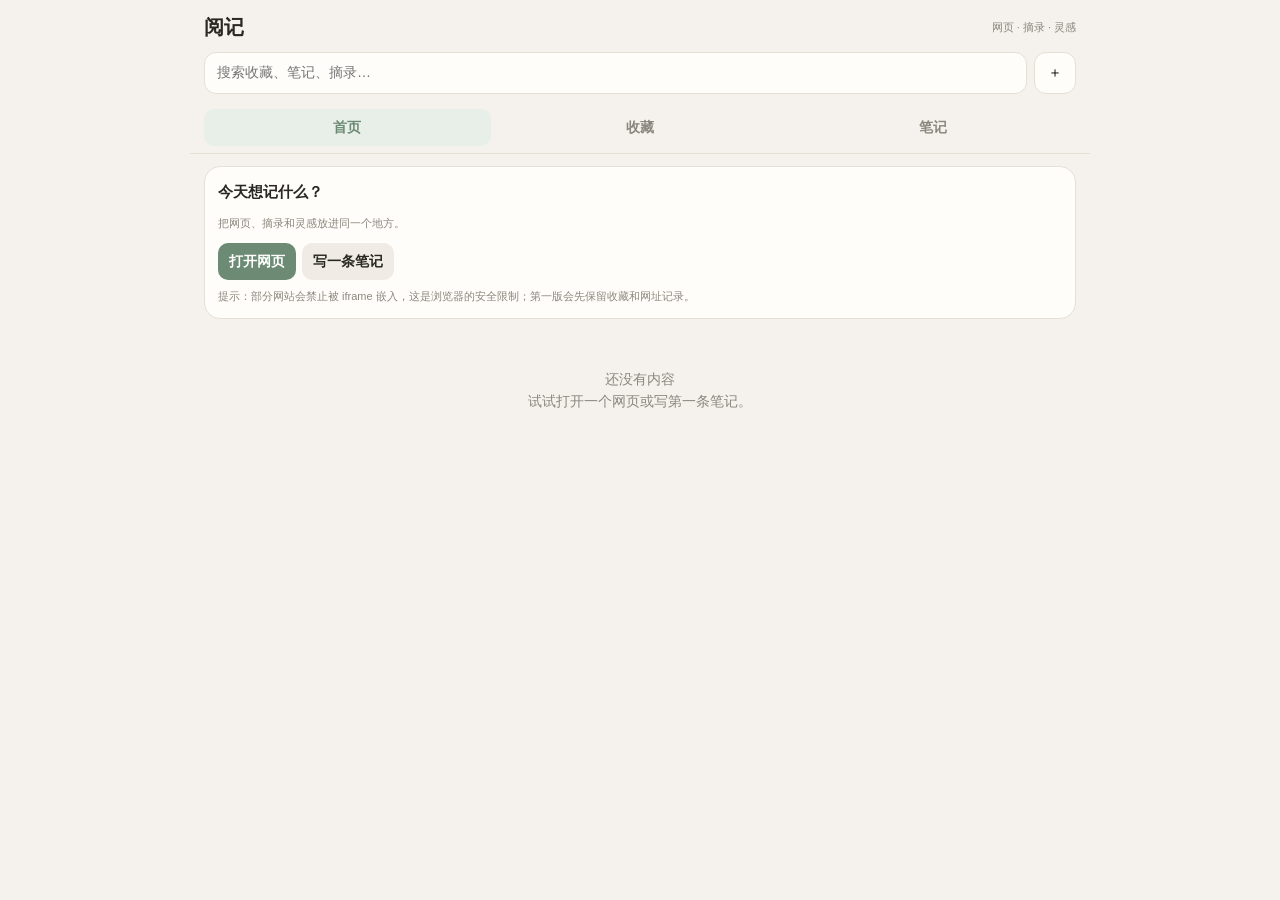
==== public/reader-note/index.html @ c73306eb "Add files via upload" ====
<!doctype html>
<html lang="zh-CN">
<head>
<meta charset="utf-8">
<meta name="viewport" content="width=device-width,initial-scale=1,viewport-fit=cover">
<title>阅记</title>
<style>
:root{
  --bg:#f5f2ed;--paper:#fffdf9;--ink:#292722;--sub:#8b877f;
  --line:#e5dfd5;--accent:#6d8b74;--accent2:#e8efe9;--danger:#b86b61;
}
*{box-sizing:border-box;-webkit-tap-highlight-color:transparent}
html,body{margin:0;height:100%;background:var(--bg);color:var(--ink);font:14px/1.55 -apple-system,BlinkMacSystemFont,"PingFang SC","Noto Sans SC",sans-serif}
button,input,textarea{font:inherit}
button{cursor:pointer}
.app{height:100%;display:flex;flex-direction:column;max-width:900px;margin:auto}
.top{padding:12px 14px 8px;background:rgba(245,242,237,.96);position:sticky;top:0;z-index:5}
.title{display:flex;align-items:center;justify-content:space-between;margin-bottom:9px}
.title h1{font-size:20px;margin:0;font-weight:800}
.title span{font-size:11px;color:var(--sub)}
.search{display:flex;gap:7px}
.search input{flex:1;border:1px solid var(--line);background:var(--paper);border-radius:12px;padding:9px 12px;outline:none}
.iconbtn{border:1px solid var(--line);background:var(--paper);border-radius:12px;padding:0 13px}
.tabs{display:flex;gap:6px;padding:7px 14px;border-bottom:1px solid var(--line)}
.tab{flex:1;border:0;background:transparent;color:var(--sub);padding:8px;border-radius:10px;font-weight:700}
.tab.on{background:var(--accent2);color:var(--accent)}
.content{flex:1;min-height:0;overflow:auto;padding:12px 14px 28px}
.card{background:var(--paper);border:1px solid var(--line);border-radius:16px;padding:13px;margin-bottom:10px}
.cardhead{display:flex;align-items:flex-start;justify-content:space-between;gap:8px}
.card h3{margin:0 0 4px;font-size:15px}
.meta{color:var(--sub);font-size:11px}
.url{color:var(--accent);font-size:12px;white-space:nowrap;overflow:hidden;text-overflow:ellipsis;margin-top:5px}
.tags{display:flex;flex-wrap:wrap;gap:5px;margin-top:9px}
.tag{background:#eee9e1;border-radius:999px;padding:3px 8px;font-size:11px;color:#6f695f}
.actions{display:flex;gap:6px;margin-top:10px}
.btn{border:0;border-radius:10px;padding:8px 11px;background:var(--accent);color:white;font-weight:700}
.btn.ghost{background:#f0ece5;color:var(--ink)}
.btn.danger{background:#f7e8e5;color:var(--danger)}
.empty{text-align:center;color:var(--sub);padding:40px 10px}
.hidden{display:none!important}
.modal{position:fixed;inset:0;background:rgba(30,27,23,.38);display:flex;align-items:flex-end;justify-content:center;z-index:20}
.sheet{width:min(900px,100%);background:var(--paper);border-radius:20px 20px 0 0;padding:16px 14px calc(16px + env(safe-area-inset-bottom));max-height:88vh;overflow:auto}
.sheet h2{font-size:18px;margin:0 0 12px}
.field{margin:9px 0}
.field label{display:block;color:var(--sub);font-size:12px;margin-bottom:5px}
.field input,.field textarea{width:100%;border:1px solid var(--line);background:#faf7f2;border-radius:11px;padding:9px 10px;outline:none}
.field textarea{min-height:120px;resize:vertical}
.row{display:flex;gap:7px}
.row>*{flex:1}
.reader{position:fixed;inset:0;background:var(--paper);z-index:30;display:flex;flex-direction:column}
.readerbar{display:flex;gap:6px;padding:10px 12px;border-bottom:1px solid var(--line);background:var(--paper)}
.readerbar input{flex:1;min-width:0;border:1px solid var(--line);border-radius:10px;padding:8px 10px;outline:none}
.readerbar button{border:1px solid var(--line);background:#f0ece5;border-radius:10px;padding:0 11px}
.readerframe{flex:1;border:0;width:100%;background:white}
.noteFab{position:fixed;right:18px;bottom:20px;z-index:31;width:48px;height:48px;border:0;border-radius:50%;background:var(--accent);color:white;font-size:20px;box-shadow:0 5px 18px rgba(0,0,0,.18)}
small.tip{display:block;color:var(--sub);margin-top:8px;font-size:11px}
</style>
</head>
<body>
<div class="app">
  <div class="top">
    <div class="title"><h1>阅记</h1><span>网页 · 摘录 · 灵感</span></div>
    <div class="search"><input id="search" placeholder="搜索收藏、笔记、摘录…"><button class="iconbtn" id="newBtn">＋</button></div>
  </div>
  <div class="tabs">
    <button class="tab on" data-tab="home">首页</button>
    <button class="tab" data-tab="saved">收藏</button>
    <button class="tab" data-tab="notes">笔记</button>
  </div>
  <main class="content" id="content"></main>
</div>

<div class="modal hidden" id="modal">
  <div class="sheet">
    <h2 id="modalTitle">新建笔记</h2>
    <div class="field"><label>标题</label><input id="fTitle" placeholder="给这条内容起个名字"></div>
    <div class="field"><label>网址（可选）</label><input id="fUrl" placeholder="https://…"></div>
    <div class="field"><label>内容</label><textarea id="fBody" placeholder="写下你的想法、摘录或资料…"></textarea></div>
    <div class="field"><label>标签（用空格分隔）</label><input id="fTags" placeholder="世界观 角色 灵感"></div>
    <div class="row"><button class="btn ghost" id="cancelBtn">取消</button><button class="btn" id="saveBtn">保存</button></div>
  </div>
</div>

<div class="reader hidden" id="reader">
  <div class="readerbar">
    <button id="closeReader">‹</button>
    <input id="address" placeholder="输入网页地址">
    <button id="go">打开</button>
    <button id="savePage">收藏</button>
  </div>
  <iframe class="readerframe" id="frame"></iframe>
  <button class="noteFab" id="quickNote">＋</button>
</div>

<script>
(function(){
  const KEY="reader-note.v1";
  const api=window.AiPhone;
  let state=load();
  let tab="home";

  function load(){
    try{
      const x=JSON.parse(localStorage.getItem(KEY)||"null");
      return x&&Array.isArray(x.items)?x:{items:[]};
    }catch(e){return {items:[]}}
  }
  function persist(){localStorage.setItem(KEY,JSON.stringify(state))}
  function esc(s){
    return String(s??"").replace(/[&<>"']/g,m=>({"&":"&amp;","<":"&lt;",">":"&gt;",'"':"&quot;","'":"&#39;"}[m]));
  }
  function toast(t){
    if(api&&api.ui&&api.ui.toast) api.ui.toast(t).catch(()=>{});
    else alert(t);
  }
  function openModal(item){
    document.getElementById("modal").classList.remove("hidden");
    document.getElementById("modalTitle").textContent=item?"编辑内容":"新建笔记";
    document.getElementById("fTitle").value=item?.title||"";
    document.getElementById("fUrl").value=item?.url||"";
    document.getElementById("fBody").value=item?.body||"";
    document.getElementById("fTags").value=(item?.tags||[]).join(" ");
    document.getElementById("saveBtn").dataset.id=item?.id||"";
  }
  function closeModal(){document.getElementById("modal").classList.add("hidden")}
  function save(){
    const title=document.getElementById("fTitle").value.trim()||"未命名笔记";
    const url=document.getElementById("fUrl").value.trim();
    const body=document.getElementById("fBody").value.trim();
    const tags=document.getElementById("fTags").value.trim().split(/\s+/).filter(Boolean);
    const id=document.getElementById("saveBtn").dataset.id;
    if(id){
      const x=state.items.find(i=>i.id===id);
      if(x) Object.assign(x,{title,url,body,tags,updated:Date.now()});
    }else{
      state.items.unshift({id:crypto.randomUUID(),type:url?"saved":"note",title,url,body,tags,created:Date.now(),updated:Date.now()});
    }
    persist();closeModal();render();
  }
  function remove(id){
    state.items=state.items.filter(x=>x.id!==id);persist();render();
  }
  function card(x){
    return `<article class="card">
      <div class="cardhead"><div><h3>${esc(x.title)}</h3><div class="meta">${new Date(x.updated||x.created).toLocaleString("zh-CN")}</div></div></div>
      ${x.url?`<div class="url">${esc(x.url)}</div>`:""}
      ${x.body?`<div style="margin-top:8px;white-space:pre-wrap">${esc(x.body.slice(0,280))}${x.body.length>280?"…":""}</div>`:""}
      ${(x.tags||[]).length?`<div class="tags">${x.tags.map(t=>`<span class="tag">#${esc(t)}</span>`).join("")}</div>`:""}
      <div class="actions">
        ${x.url?`<button class="btn" onclick="window.__reader(${JSON.stringify(x.url)})">阅读</button>`:""}
        <button class="btn ghost" onclick="window.__edit('${x.id}')">编辑</button>
        <button class="btn danger" onclick="window.__remove('${x.id}')">删除</button>
      </div>
    </article>`;
  }
  function render(){
    const q=document.getElementById("search").value.trim().toLowerCase();
    let items=state.items.filter(x=>!q || [x.title,x.url,x.body,(x.tags||[]).join(" ")].join(" ").toLowerCase().includes(q));
    if(tab==="saved") items=items.filter(x=>x.type==="saved");
    if(tab==="notes") items=items.filter(x=>x.type==="note"||x.type==="clip");
    const c=document.getElementById("content");
    if(tab==="home"&&!q){
      c.innerHTML=`<div class="card"><h3>今天想记什么？</h3><p class="meta">把网页、摘录和灵感放进同一个地方。</p><div class="actions"><button class="btn" onclick="window.__openReader()">打开网页</button><button class="btn ghost" onclick="window.__newNote()">写一条笔记</button></div><small class="tip">提示：部分网站会禁止被 iframe 嵌入，这是浏览器的安全限制；第一版会先保留收藏和网址记录。</small></div>`+(items.length?items.map(card).join(""):`<div class="empty">还没有内容<br>试试打开一个网页或写第一条笔记。</div>`);
    }else c.innerHTML=items.length?items.map(card).join(""):`<div class="empty">这里还没有内容</div>`;
  }

  window.__newNote=()=>openModal();
  window.__edit=id=>openModal(state.items.find(x=>x.id===id));
  window.__remove=remove;

  window.__openReader=()=>{
    document.getElementById("reader").classList.remove("hidden");
    document.getElementById("address").focus();
  };
  window.__reader=url=>{
    document.getElementById("reader").classList.remove("hidden");
    document.getElementById("address").value=url;
    document.getElementById("frame").src=normalize(url);
  };
  function normalize(u){return /^https?:\/\//i.test(u)?u:"https://"+u}
  document.getElementById("go").onclick=()=>{
    const u=document.getElementById("address").value.trim();
    if(!u)return;
    document.getElementById("frame").src=normalize(u);
  };
  document.getElementById("savePage").onclick=()=>{
    const u=document.getElementById("address").value.trim();
    if(!u)return;
    const title=u.replace(/^https?:\/\//,"").split("/")[0];
    state.items.unshift({id:crypto.randomUUID(),type:"saved",title,url:normalize(u),body:"",tags:["网页"],created:Date.now(),updated:Date.now()});
    persist();toast("网页已收藏");render();
  };
  document.getElementById("quickNote").onclick=()=>{
    const u=document.getElementById("address").value.trim();
    openModal({url:normalize(u),tags:["摘录"]});
  };
  document.getElementById("closeReader").onclick=()=>document.getElementById("reader").classList.add("hidden");
  document.getElementById("newBtn").onclick=()=>openModal();
  document.getElementById("cancelBtn").onclick=closeModal;
  document.getElementById("saveBtn").onclick=save;
  document.getElementById("search").oninput=render;
  document.querySelectorAll(".tab").forEach(b=>b.onclick=()=>{
    tab=b.dataset.tab;
    document.querySelectorAll(".tab").forEach(x=>x.classList.toggle("on",x===b));
    render();
  });
  render();
})();
</script>
</body>
</html>
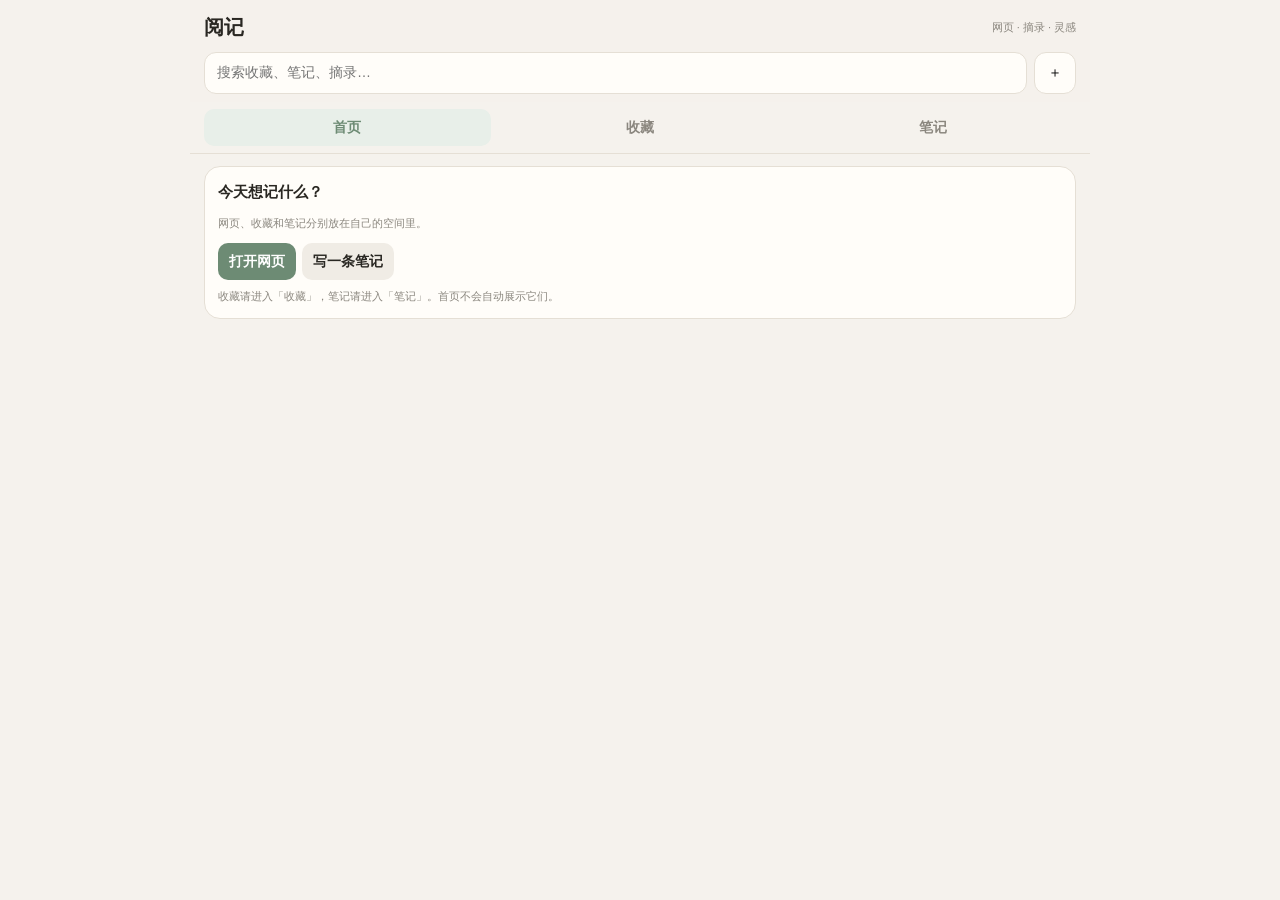
==== commit 46d5dc8a: "Add files via upload" ====
--- a/public/reader-note/index.html
+++ b/public/reader-note/index.html
@@ -52,8 +52,43 @@
 .readerbar input{flex:1;min-width:0;border:1px solid var(--line);border-radius:10px;padding:8px 10px;outline:none}
 .readerbar button{border:1px solid var(--line);background:#f0ece5;border-radius:10px;padding:0 11px}
 .readerframe{flex:1;border:0;width:100%;background:white}
-.noteFab{position:fixed;right:18px;bottom:20px;z-index:31;width:48px;height:48px;border:0;border-radius:50%;background:var(--accent);color:white;font-size:20px;box-shadow:0 5px 18px rgba(0,0,0,.18)}
+.shield{display:flex;align-items:center;gap:7px;border:1px solid var(--line);background:var(--paper);border-radius:12px;padding:7px 10px;font-size:12px;font-weight:700;color:var(--ink)}
+.shield.on{background:var(--accent2);color:var(--accent)}
+.blockerInfo{margin-top:10px;padding:10px;border-radius:12px;background:#f3f0ea;border:1px solid var(--line);font-size:12px;color:var(--sub)}
+.switchrow{display:flex;align-items:center;justify-content:space-between;padding:10px 0;border-bottom:1px solid var(--line)}
+.switch{width:46px;height:27px;border:0;border-radius:999px;background:#d9d4cc;padding:3px;position:relative}
+.switch i{display:block;width:21px;height:21px;background:white;border-radius:50%;transition:.18s;box-shadow:0 1px 4px rgba(0,0,0,.18)}
+.switch.on{background:var(--accent)}
+.switch.on i{transform:translateX(19px)}
+.rulebox{font-size:11px;color:var(--sub);background:#faf7f2;border:1px solid var(--line);border-radius:10px;padding:9px;white-space:pre-wrap;word-break:break-all}
+.extractPanel{position:fixed;inset:0;background:var(--paper);z-index:32;display:flex;flex-direction:column}.extractHead{display:flex;align-items:center;gap:8px;padding:10px 12px;border-bottom:1px solid var(--line)}.extractBody{flex:1;overflow:auto;padding:22px 18px 50px;max-width:900px;width:100%;margin:auto}.extractBody h1{font-size:25px;line-height:1.35;margin:0 0 12px}.extractBody .extractMeta{font-size:12px;color:var(--sub);margin-bottom:18px}.extractBody article{font-size:18px;line-height:1.9}.extractBody img{max-width:100%;height:auto}.noteFab{position:fixed;right:18px;bottom:20px;z-index:31;width:48px;height:48px;border:0;border-radius:50%;background:var(--accent);color:white;font-size:20px;box-shadow:0 5px 18px rgba(0,0,0,.18)}
 small.tip{display:block;color:var(--sub);margin-top:8px;font-size:11px}
+
+    .reader-mode-status{
+      display:inline-flex;align-items:center;justify-content:center;
+      min-width:34px;height:24px;padding:0 7px;border:1px solid #e5dfd5;
+      border-radius:999px;background:#fffdf9;color:#6d665c;font-size:11px;
+      font-weight:700;white-space:nowrap;
+    }
+    .extract-note{
+      margin:12px 0 0;padding:10px 12px;border-radius:12px;
+      background:#f6f1e8;color:#6f675c;font-size:12px;line-height:1.55;
+    }
+    
+
+.sidebarOverlay{position:fixed;inset:0;background:rgba(30,27,23,.28);z-index:45;opacity:1;transition:.18s}
+.sidebarOverlay.hidden{display:none}
+.sidebar{position:absolute;right:0;top:0;height:100%;width:min(360px,88vw);background:var(--paper);box-shadow:-8px 0 28px rgba(0,0,0,.12);display:flex;flex-direction:column}
+.sidebarHead{display:flex;align-items:center;justify-content:space-between;padding:14px;border-bottom:1px solid var(--line)}
+.sidebarHead b{font-size:16px}
+.sidebarBody{flex:1;overflow:auto;padding:10px 14px 24px}
+.sidebarSection{padding:12px 0;border-bottom:1px solid var(--line)}
+.sidebarSection:last-child{border-bottom:0}
+.sidebarItem{display:flex;align-items:center;justify-content:space-between;gap:10px;padding:10px 0}
+.sidebarItem b{font-size:13px}
+.sidebarItem .meta{margin-top:2px}
+.sidebarClose{border:1px solid var(--line);background:#f0ece5;border-radius:10px;padding:6px 10px}
+
 </style>
 </head>
 <body>
@@ -81,22 +116,90 @@
   </div>
 </div>
 
+<div class="sidebarOverlay hidden" id="sidebarOverlay">
+  <aside class="sidebar">
+    <div class="sidebarHead">
+      <b>阅记侧边栏</b>
+      <button class="sidebarClose" id="closeSidebar">关闭</button>
+    </div>
+    <div class="sidebarBody">
+      <section class="sidebarSection">
+        <div class="sidebarItem">
+          <div><b>🛡️ 广告拦截</b><div class="meta">统一管理广告、追踪和白名单</div></div>
+          <button id="blockSwitch" class="switch"><i></i></button>
+        </div>
+        <div class="blockerInfo">本页已拦截：<b id="blockedCount">0</b> 次
+          <button class="btn ghost" id="resetBlocked" style="float:right;padding:4px 8px;font-size:11px">清零</button>
+        </div>
+      </section>
+
+      <section class="sidebarSection">
+        <div class="field">
+          <label>自定义拦截域名（每行一个）</label>
+          <textarea id="customRules" placeholder="例如：ads.example.com&#10;tracker.example.com"></textarea>
+        </div>
+        <div class="field">
+          <label>白名单域名（每行一个）</label>
+          <textarea id="whitelistRules" placeholder="例如：example.com&#10;news.example.com"></textarea>
+        </div>
+      </section>
+
+      <section class="sidebarSection">
+        <div class="sidebarItem">
+          <div><b>当前网站白名单</b><div class="meta" id="siteStatus">打开网页后可设置</div></div>
+          <button id="siteSwitch" class="switch"><i></i></button>
+        </div>
+      </section>
+
+      <section class="sidebarSection">
+        <div class="field">
+          <label>内置规则</label>
+          <div class="rulebox">已内置常见广告 / 追踪域名规则，并支持同源页面广告元素清理、动态广告观察和正文阅读净化。</div>
+        </div>
+        <small class="tip">纯前端 Vercel 无法绕过浏览器 CORS，也不能拦截目标网站的所有跨域子资源。阅记会在浏览器允许访问的范围内进行拦截和净化。</small>
+      </section>
+    </div>
+  </aside>
+</div>
+
+
+
 <div class="reader hidden" id="reader">
   <div class="readerbar">
     <button id="closeReader">‹</button>
     <input id="address" placeholder="输入网页地址">
     <button id="go">打开</button>
+    <button id="sidebarBtn" class="shield" title="打开侧边栏">☰</button>
+    <button id="readerMode" title="净化阅读">阅读</button>
+    <span id="readerModeStatus" class="reader-mode-status">自动</span><button id="readerExtract" title="提取正文">正文</button>
     <button id="savePage">收藏</button>
   </div>
   <iframe class="readerframe" id="frame"></iframe>
   <button class="noteFab" id="quickNote">＋</button>
 </div>
 
+<div class="extractPanel hidden" id="extractPanel">
+  <div class="extractHead"><button class="iconbtn" id="closeExtract">←</button><b>正文阅读</b><span class="meta" id="extractStatus">仅适用于允许访问内容的网页</span></div>
+  <div class="extractBody" id="extractBody"></div>
+</div>
+
 <script>
 (function(){
   const KEY="reader-note.v1";
+  const BLOCK_KEY="reader-note.adblock.v7";
   const api=window.AiPhone;
+  const builtinRules=[
+    "doubleclick.net","googlesyndication.com","googleadservices.com","adservice.google.com",
+    "adnxs.com","adform.net","adsystem.com","taboola.com","outbrain.com",
+    "googletagmanager.com","googletagservices.com","2mdn.net","adsafeprotected.com",
+    "amazon-adsystem.com","criteo.com","criteo.net","scorecardresearch.com",
+    "quantserve.com","zedo.com","moatads.com","rubiconproject.com","pubmatic.com",
+    "openx.net","casalemedia.com","smartadserver.com","sharethrough.com"
+  ];
+  let blocker=loadBlocker();
+  let blockedCount=0;
   let state=load();
+  let currentHost="";
   let tab="home";
 
   function load(){
@@ -104,6 +207,17 @@
       const x=JSON.parse(localStorage.getItem(KEY)||"null");
       return x&&Array.isArray(x.items)?x:{items:[]};
     }catch(e){return {items:[]}}
+  }
+  function loadBlocker(){
+    try{const x=JSON.parse(localStorage.getItem(BLOCK_KEY)||"null");return x&&typeof x==="object"?{enabled:x.enabled!==false,custom:Array.isArray(x.custom)?x.custom:[],whitelist:Array.isArray(x.whitelist)?x.whitelist:[]}: {enabled:true,custom:[],whitelist:[]}}catch(e){return {enabled:true,custom:[]}}
+  }
+  function persistBlocker(){localStorage.setItem(BLOCK_KEY,JSON.stringify(blocker))}
+  function blockerRules(){return [...builtinRules,...blocker.custom].map(x=>String(x).trim().toLowerCase()).filter(Boolean)}
+  function whitelistRules(){return blocker.whitelist.map(x=>String(x).trim().toLowerCase()).filter(Boolean)}
+  function hostMatches(host,rule){return host===rule||host.endsWith("."+rule)}
+  function isWhitelistedUrl(u){try{const host=new URL(normalize(u)).hostname.toLowerCase();return whitelistRules().some(r=>hostMatches(host,r))}catch(e){return false}}
+  function isBlockedUrl(u){
+    try{const host=new URL(normalize(u)).hostname.toLowerCase();if(isWhitelistedUrl(u))return false;return blockerRules().some(r=>hostMatches(host,r))}catch(e){return false}
   }
   function persist(){localStorage.setItem(KEY,JSON.stringify(state))}
   function esc(s){
@@ -147,23 +261,204 @@
       ${x.body?`<div style="margin-top:8px;white-space:pre-wrap">${esc(x.body.slice(0,280))}${x.body.length>280?"…":""}</div>`:""}
       ${(x.tags||[]).length?`<div class="tags">${x.tags.map(t=>`<span class="tag">#${esc(t)}</span>`).join("")}</div>`:""}
       <div class="actions">
-        ${x.url?`<button class="btn" onclick="window.__reader(${JSON.stringify(x.url)})">阅读</button>`:""}
-        <button class="btn ghost" onclick="window.__edit('${x.id}')">编辑</button>
-        <button class="btn danger" onclick="window.__remove('${x.id}')">删除</button>
+        ${x.url?`<button class="btn" data-read-id="${esc(x.id)}">阅读</button>`:""}
+        <button class="btn ghost" data-edit-id="${esc(x.id)}">编辑</button>
+        <button class="btn danger" data-remove-id="${esc(x.id)}">删除</button>
       </div>
     </article>`;
   }
   function render(){
     const q=document.getElementById("search").value.trim().toLowerCase();
+    const c=document.getElementById("content");
+
+    // 首页只负责入口，不展示收藏和笔记。
+    if(tab==="home"){
+      c.innerHTML=`<div class="card">
+        <h3>今天想记什么？</h3>
+        <p class="meta">网页、收藏和笔记分别放在自己的空间里。</p>
+        <div class="actions">
+          <button class="btn" id="homeOpenReader">打开网页</button>
+          <button class="btn ghost" id="homeNewNote">写一条笔记</button>
+        </div>
+        <small class="tip">收藏请进入「收藏」，笔记请进入「笔记」。首页不会自动展示它们。</small>
+      </div>`;
+      document.getElementById("homeOpenReader").onclick=()=>window.__openReader();
+      document.getElementById("homeNewNote").onclick=()=>window.__newNote();
+      return;
+    }
+
     let items=state.items.filter(x=>!q || [x.title,x.url,x.body,(x.tags||[]).join(" ")].join(" ").toLowerCase().includes(q));
     if(tab==="saved") items=items.filter(x=>x.type==="saved");
     if(tab==="notes") items=items.filter(x=>x.type==="note"||x.type==="clip");
-    const c=document.getElementById("content");
-    if(tab==="home"&&!q){
-      c.innerHTML=`<div class="card"><h3>今天想记什么？</h3><p class="meta">把网页、摘录和灵感放进同一个地方。</p><div class="actions"><button class="btn" onclick="window.__openReader()">打开网页</button><button class="btn ghost" onclick="window.__newNote()">写一条笔记</button></div><small class="tip">提示：部分网站会禁止被 iframe 嵌入，这是浏览器的安全限制；第一版会先保留收藏和网址记录。</small></div>`+(items.length?items.map(card).join(""):`<div class="empty">还没有内容<br>试试打开一个网页或写第一条笔记。</div>`);
-    }else c.innerHTML=items.length?items.map(card).join(""):`<div class="empty">这里还没有内容</div>`;
-  }
-
+
+    c.innerHTML=items.length?items.map(card).join(""):`<div class="empty">${q?"没有找到匹配内容":"这里还没有内容"}</div>`;
+
+    c.querySelectorAll("[data-read-id]").forEach(btn=>{
+      btn.onclick=()=>{
+        const item=state.items.find(x=>x.id===btn.dataset.readId);
+        if(item&&item.url) openSavedItem(item);
+      };
+    });
+    c.querySelectorAll("[data-edit-id]").forEach(btn=>{
+      btn.onclick=()=>window.__edit(btn.dataset.editId);
+    });
+    c.querySelectorAll("[data-remove-id]").forEach(btn=>{
+      btn.onclick=()=>window.__remove(btn.dataset.removeId);
+    });
+  }
+
+  function openSavedItem(item){
+    const raw=String(item.url||"").trim();
+    if(!raw)return;
+    document.getElementById("reader").classList.remove("hidden");
+    const ok=navigate(raw);
+    if(ok){
+      document.getElementById("address").value=cleanNavigationUrl(raw);
+      document.getElementById("readerMode").textContent="阅读";
+      document.getElementById("readerModeStatus").textContent="自动";
+    }
+  }
+
+  function updateBlockerUI(){
+    const on=!!blocker.enabled;
+    document.getElementById("blockSwitch").classList.toggle("on",on);
+    
+    document.getElementById("blockedCount").textContent=blockedCount;
+    document.getElementById("customRules").value=blocker.custom.join("\n");
+    document.getElementById("whitelistRules").value=blocker.whitelist.join("\n");
+    const siteOn=currentHost && whitelistRules().some(r=>hostMatches(currentHost,r));
+    document.getElementById("siteSwitch").classList.toggle("on",!!siteOn);
+    document.getElementById("siteStatus").textContent=currentHost?(siteOn?currentHost+" 已加入白名单":currentHost+" 正在使用拦截规则"):"打开网页后可设置当前网站";
+  }
+  // V4：更保守的广告选择器，避免把正常内容中带有“ad”的 class/id 误删。
+  const adSelectors=[
+    '[id^="ad-"]','[id^="ad_"]','[id$="-ad"]','[id$="_ad"]',
+    '[id^="ads-"]','[id^="ads_"]','[id^="advert-"]','[id^="advert_"]',
+    '[id^="sponsor-"]','[id^="sponsor_"]','[id^="promotion-"]','[id^="promotion_"]',
+    '.ad','.ads','.advert','.advertisement','.ad-banner','.ad-container','.ad-wrapper',
+    '.sponsor','.sponsored','.sponsor-box','.promotion','.promo',
+    '[aria-label*="advertisement" i]','[aria-label*="sponsored" i]','[aria-label*="广告"]','[aria-label*="推广"]',
+    'iframe[src*="doubleclick" i]','iframe[src*="googlesyndication" i]','iframe[src*="adnxs" i]'
+  ];
+  const adText=/^(广告|推广|赞助|sponsored|advertisement|advertising)$/i;
+  function injectPurifier(doc){
+    if(!doc || doc.getElementById("__reader_note_adblock_style"))return;
+    const style=doc.createElement("style");
+    style.id="__reader_note_adblock_style";
+    style.textContent=`
+      [id^="ad-"] ,[id^="ad_"] ,[id$="-ad"] ,[id$="_ad"],
+      [id^="ads-"] ,[id^="ads_"] ,[id^="advert-"] ,[id^="advert_"],
+      [id^="sponsor-"] ,[id^="sponsor_"] ,[id^="promotion-"] ,[id^="promotion_"],
+      .ad,.ads,.advert,.advertisement,.ad-banner,.ad-container,.ad-wrapper,
+      .sponsor,.sponsored,.sponsor-box,.promotion,.promo,
+      [aria-label*="advertisement" i],[aria-label*="sponsored" i],
+      [aria-label*="广告"],[aria-label*="推广"]{display:none!important;visibility:hidden!important;}
+      html.__rn_reader_mode body{max-width:900px!important;margin:auto!important;padding:18px!important;line-height:1.9!important;font-size:18px!important;}
+      html.__rn_reader_mode img{max-width:100%!important;height:auto!important;}
+      html.__rn_reader_mode header,html.__rn_reader_mode footer,html.__rn_reader_mode aside,html.__rn_reader_mode nav{display:none!important;}
+    `;
+    (doc.head||doc.documentElement).appendChild(style);
+  }
+  function elementLooksLikeAd(el){
+    const text=(el.getAttribute?.('aria-label')||'')+' '+(el.textContent||'').trim();
+    const meta=(el.id||'')+' '+(el.className?.toString?.()||'');
+    return adText.test(text.trim()) || /(^|[\s_-])(ad|ads|advert|advertisement|sponsor|sponsored|promo|promotion)([\s_-]|$)/i.test(meta);
+  }
+  function cleanSameOriginFrame(){
+    if(!blocker.enabled)return;
+    const frame=document.getElementById("frame");
+    try{
+      const doc=frame.contentDocument;
+      if(!doc)return;
+      injectPurifier(doc);
+      let removed=0;
+      const seen=new Set();
+      adSelectors.forEach(sel=>{
+        try{doc.querySelectorAll(sel).forEach(el=>{if(el!==doc.body&&el!==doc.documentElement&&!seen.has(el)){seen.add(el);el.remove();removed++;}})}catch(e){}
+      });
+      if(!doc.documentElement.hasAttribute("data-reader-note-observer")){
+        const observer=new MutationObserver(()=>{
+          if(!blocker.enabled)return;
+          let n=0;
+          adSelectors.forEach(sel=>{try{doc.querySelectorAll(sel).forEach(el=>{if(el!==doc.body&&el!==doc.documentElement&&!seen.has(el)){seen.add(el);el.remove();n++;}})}catch(e){}});
+          if(n){blockedCount+=n;updateBlockerUI();}
+        });
+        observer.observe(doc.documentElement,{subtree:true,childList:true});
+        doc.documentElement.setAttribute("data-reader-note-observer","1");
+      }
+      if(removed){blockedCount+=removed;updateBlockerUI();}
+    }catch(e){/* cross-origin: browser security boundary */}
+  }
+  function isProbablyTrackingUrl(u){
+    try{
+      const x=new URL(normalize(u));
+      const badPath=/(^|[\/_-])(ads?|advert|advertise|advertisement|banner|doubleclick|tracking|tracker|pixel|beacon|analytics)([\/_?=&.-]|$)/i.test(x.pathname+x.search);
+      return badPath;
+    }catch(e){return false}
+  }
+  function cleanNavigationUrl(u){
+    const x=new URL(normalize(u));
+    const trackingParams=/^(utm_[a-z0-9_]+|gclid|dclid|fbclid|msclkid|mc_cid|mc_eid|ref|ref_src|spm|from|share_source|share_token)$/i;
+    [...x.searchParams.keys()].forEach(k=>{if(trackingParams.test(k))x.searchParams.delete(k)});
+    x.hash='';
+    return x.href;
+  }
+  function pickArticle(doc){
+    const candidates=[...doc.querySelectorAll('article,main,[role="main"],.article,.post,.entry-content,.article-content,.post-content,.content')];
+    let best=null,score=-1;
+    for(const el of candidates){
+      const text=(el.innerText||'').trim();
+      if(text.length<180)continue;
+      const p=el.querySelectorAll('p').length;
+      const links=el.querySelectorAll('a').length;
+      const scoreNow=Math.min(text.length,12000)+p*160-links*8;
+      if(scoreNow>score){best=el;score=scoreNow;}
+    }
+    return best||doc.body;
+  }
+  function extractMainContent(){
+    const frame=document.getElementById('frame');
+    try{
+      const doc=frame.contentDocument;
+      if(!doc||!doc.body)throw new Error('no document');
+      const root=pickArticle(doc);
+      const clone=root.cloneNode(true);
+      clone.querySelectorAll(adSelectors.join(',')).forEach(el=>el.remove());
+      clone.querySelectorAll('script,style,noscript,iframe,form,nav,aside,footer,header').forEach(el=>el.remove());
+      const title=(doc.querySelector('h1')?.textContent||doc.title||'正文').trim();
+      const body=document.getElementById('extractBody');
+      body.innerHTML='';
+      const h=document.createElement('h1');h.textContent=title;body.appendChild(h);
+      const meta=document.createElement('div');meta.className='extractMeta';meta.textContent=new URL(frame.src).hostname;body.appendChild(meta);
+      const article=document.createElement('article');article.appendChild(clone);body.appendChild(article);
+      document.getElementById('extractPanel').classList.remove('hidden');
+      document.getElementById('extractStatus').textContent='已提取正文';
+    }catch(e){toast('该网页不允许直接提取正文（跨域限制）');}
+  }
+  function toggleReaderMode(){
+    const frame=document.getElementById("frame");
+    try{
+      const doc=frame.contentDocument;
+      if(!doc)throw new Error('no document');
+      injectPurifier(doc);
+      const on=!doc.documentElement.classList.contains('__rn_reader_mode');
+      doc.documentElement.classList.toggle('__rn_reader_mode',on);
+      document.getElementById('readerMode').textContent=on?'原页':'阅读';
+      toast(on?'已切换到净化阅读模式':'已恢复原页面样式');
+    }catch(e){toast('该网站跨域，阅记已自动切换为净化网页模式');}
+  }
+  function navigate(url){
+    let clean;
+    try{clean=cleanNavigationUrl(url);}catch(e){toast("网址格式不正确");return false;}
+    if(blocker.enabled&&!isWhitelistedUrl(clean)&&(isBlockedUrl(clean)||isProbablyTrackingUrl(clean))){
+      blockedCount++;updateBlockerUI();toast("🛡️ 已拦截疑似广告/追踪网址");return false;
+    }
+    document.getElementById("frame").src=clean;
+    document.getElementById("address").value=clean;
+    try{currentHost=new URL(clean).hostname.toLowerCase();}catch(e){currentHost="";}
+    updateBlockerUI();
+    return true;
+  }
   window.__newNote=()=>openModal();
   window.__edit=id=>openModal(state.items.find(x=>x.id===id));
   window.__remove=remove;
@@ -173,28 +468,69 @@
     document.getElementById("address").focus();
   };
   window.__reader=url=>{
+    const item=state.items.find(x=>x.url===url);
+    if(item){openSavedItem(item);return;}
     document.getElementById("reader").classList.remove("hidden");
-    document.getElementById("address").value=url;
-    document.getElementById("frame").src=normalize(url);
+    navigate(url);
   };
   function normalize(u){return /^https?:\/\//i.test(u)?u:"https://"+u}
   document.getElementById("go").onclick=()=>{
     const u=document.getElementById("address").value.trim();
     if(!u)return;
-    document.getElementById("frame").src=normalize(u);
-  };
+    navigate(u);
+  };
+  document.getElementById("address").addEventListener("keydown",e=>{if(e.key==="Enter")document.getElementById("go").click();});
   document.getElementById("savePage").onclick=()=>{
     const u=document.getElementById("address").value.trim();
     if(!u)return;
     const title=u.replace(/^https?:\/\//,"").split("/")[0];
-    state.items.unshift({id:crypto.randomUUID(),type:"saved",title,url:normalize(u),body:"",tags:["网页"],created:Date.now(),updated:Date.now()});
+    state.items.unshift({id:crypto.randomUUID(),type:"saved",title,url:cleanNavigationUrl(u),body:"",tags:["网页"],created:Date.now(),updated:Date.now()});
     persist();toast("网页已收藏");render();
   };
   document.getElementById("quickNote").onclick=()=>{
     const u=document.getElementById("address").value.trim();
-    openModal({url:normalize(u),tags:["摘录"]});
-  };
-  document.getElementById("closeReader").onclick=()=>document.getElementById("reader").classList.add("hidden");
+    openModal({url:cleanNavigationUrl(u),tags:["摘录"]});
+  };
+  document.getElementById("frame").addEventListener("load",()=>{document.getElementById("readerMode").textContent="阅读";try{currentHost=new URL(document.getElementById("frame").src).hostname.toLowerCase();}catch(e){currentHost="";}updateBlockerUI();cleanSameOriginFrame();});
+  document.getElementById("readerMode").onclick=toggleReaderMode;
+  document.getElementById("readerExtract").onclick=()=>{extractMainContent();};
+  document.getElementById("closeExtract").onclick=()=>document.getElementById("extractPanel").classList.add("hidden");
+  document.getElementById("sidebarBtn").onclick=()=>{
+    document.getElementById("sidebarOverlay").classList.remove("hidden");
+    updateBlockerUI();
+  };
+  document.getElementById("closeSidebar").onclick=()=>document.getElementById("sidebarOverlay").classList.add("hidden");
+  document.getElementById("sidebarOverlay").addEventListener("click",e=>{
+    if(e.target===document.getElementById("sidebarOverlay")) document.getElementById("sidebarOverlay").classList.add("hidden");
+  });
+  document.getElementById("blockSwitch").onclick=()=>{
+    blocker.enabled=!blocker.enabled;
+    persistBlocker();
+    updateBlockerUI();
+    if(blocker.enabled)cleanSameOriginFrame();
+    toast(blocker.enabled?"广告拦截已开启":"广告拦截已关闭");
+  };
+  document.getElementById("customRules").onchange=()=>{
+    blocker.custom=document.getElementById("customRules").value.split(/\n+/).map(x=>x.trim()).filter(Boolean);
+    persistBlocker();updateBlockerUI();
+  };
+  document.getElementById("whitelistRules").onchange=()=>{
+    blocker.whitelist=document.getElementById("whitelistRules").value.split(/\n+/).map(x=>x.trim()).filter(Boolean);
+    persistBlocker();updateBlockerUI();
+  };
+  document.getElementById("resetBlocked").onclick=()=>{blockedCount=0;updateBlockerUI();};
+  document.getElementById("siteSwitch").onclick=()=>{
+    if(!currentHost)return;
+    const list=new Set(whitelistRules());
+    if(list.has(currentHost))list.delete(currentHost);else list.add(currentHost);
+    blocker.whitelist=[...list];persistBlocker();updateBlockerUI();
+    toast(list.has(currentHost)?"已加入当前网站白名单":"已恢复当前网站拦截");
+  };
+  document.getElementById("closeReader").onclick=()=>{
+    document.getElementById("reader").classList.add("hidden");
+    document.getElementById("extractPanel").classList.add("hidden");
+    document.getElementById("sidebarOverlay").classList.add("hidden");
+  };
   document.getElementById("newBtn").onclick=()=>openModal();
   document.getElementById("cancelBtn").onclick=closeModal;
   document.getElementById("saveBtn").onclick=save;
@@ -205,6 +541,7 @@
     render();
   });
   render();
+  updateBlockerUI();
 })();
 </script>
 </body>
